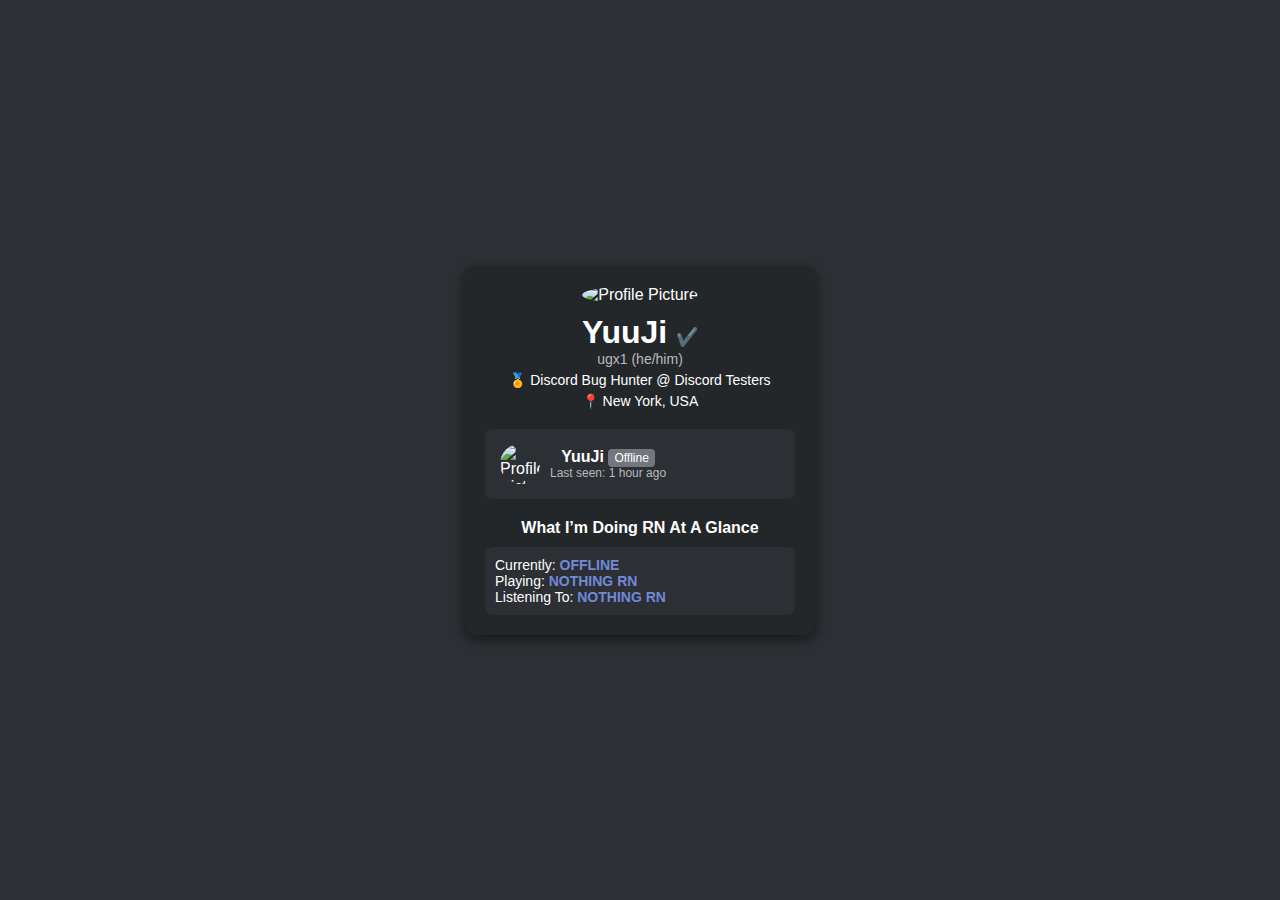
==== index.html @ eeda2711 "Update and rename index.htm to index.html" ====
<!DOCTYPE html>
<html lang="en">
<head>
  <meta charset="UTF-8">
  <meta name="viewport" content="width=device-width, initial-scale=1.0">
  <title>Discord Profile</title>
  <link rel="stylesheet" href="styles.css">
  <link rel="stylesheet" href="https://cdn.jsdelivr.net/npm/bootstrap-icons/font/bootstrap-icons.css">
</head>
<body>
  <div class="container">
    <header class="profile-header">
      <img src="your-profile-pic.jpg" alt="Profile Picture" class="profile-pic">
      <h1>YuuJi <span class="verified-badge">✔️</span></h1>
      <p class="pronouns">ugx1 (he/him)</p>
      <p class="title">🏅 Discord Bug Hunter @ Discord Testers</p>
      <p class="location">📍 New York, USA</p>
    </header>

    <section class="status-section">
      <div class="status-card">
        <img src="your-profile-pic.jpg" alt="Profile Picture" class="status-pic">
        <div>
          <p><strong>YuuJi</strong> <span class="status-label">Offline</span></p>
          <p class="status-detail">Last seen: 1 hour ago</p>
        </div>
      </div>
    </section>

    <section class="activity-section">
      <h2>What I’m Doing RN At A Glance</h2>
      <div class="activity">
        <p>Currently: <span class="status">OFFLINE</span></p>
        <p>Playing: <span class="status">NOTHING RN</span></p>
        <p>Listening To: <span class="status">NOTHING RN</span></p>
      </div>
    </section>
  </div>

  <script src="script.js"></script>
</body>
</html>
---- styles.css ----
/* Basic Reset */
* {
  margin: 0;
  padding: 0;
  box-sizing: border-box;
}

body {
  font-family: Arial, sans-serif;
  background-color: #2c2f33;
  color: #ffffff;
  display: flex;
  justify-content: center;
  align-items: center;
  height: 100vh;
}

.container {
  width: 350px;
  padding: 20px;
  background-color: #23272a;
  border-radius: 10px;
  box-shadow: 0px 4px 12px rgba(0, 0, 0, 0.5);
  text-align: center;
}

.profile-header {
  margin-bottom: 20px;
}

.profile-pic {
  width: 80px;
  height: 80px;
  border-radius: 50%;
  margin-bottom: 10px;
}

.verified-badge {
  color: #7289da;
  font-size: 18px;
}

.pronouns {
  color: #b9bbbe;
  font-size: 14px;
}

.title, .location {
  font-size: 14px;
  margin-top: 5px;
}

.status-section {
  background-color: #2c2f33;
  padding: 15px;
  border-radius: 8px;
  margin: 20px 0;
  display: flex;
  align-items: center;
  gap: 10px;
}

.status-card {
  display: flex;
  align-items: center;
  gap: 10px;
}

.status-pic {
  width: 40px;
  height: 40px;
  border-radius: 50%;
}

.status-label {
  background-color: #72767d;
  color: #ffffff;
  padding: 2px 6px;
  border-radius: 4px;
  font-size: 12px;
}

.status-detail {
  font-size: 12px;
  color: #b9bbbe;
}

.activity-section h2 {
  font-size: 16px;
  margin-bottom: 10px;
}

.activity {
  background-color: #2c2f33;
  padding: 10px;
  border-radius: 8px;
  text-align: left;
  font-size: 14px;
}

.status {
  font-weight: bold;
  color: #7289da;
}
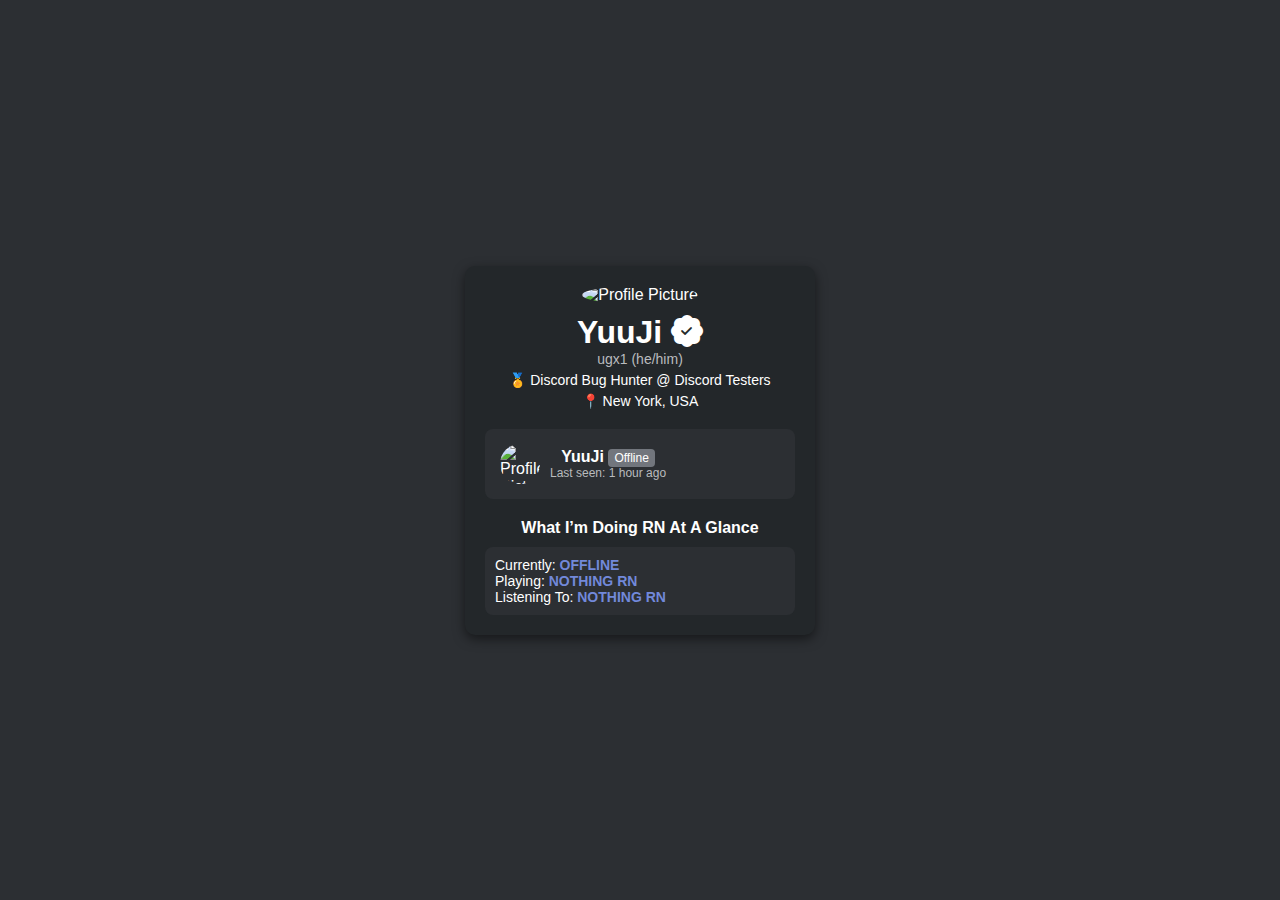
==== commit c1cf9867: "Update index.html" ====
--- a/index.html
+++ b/index.html
@@ -11,7 +11,7 @@
   <div class="container">
     <header class="profile-header">
       <img src="your-profile-pic.jpg" alt="Profile Picture" class="profile-pic">
-      <h1>YuuJi <span class="verified-badge">✔️</span></h1>
+      <h1>YuuJi <i class="bi bi-patch-check-fill"></i></h1>
       <p class="pronouns">ugx1 (he/him)</p>
       <p class="title">🏅 Discord Bug Hunter @ Discord Testers</p>
       <p class="location">📍 New York, USA</p>
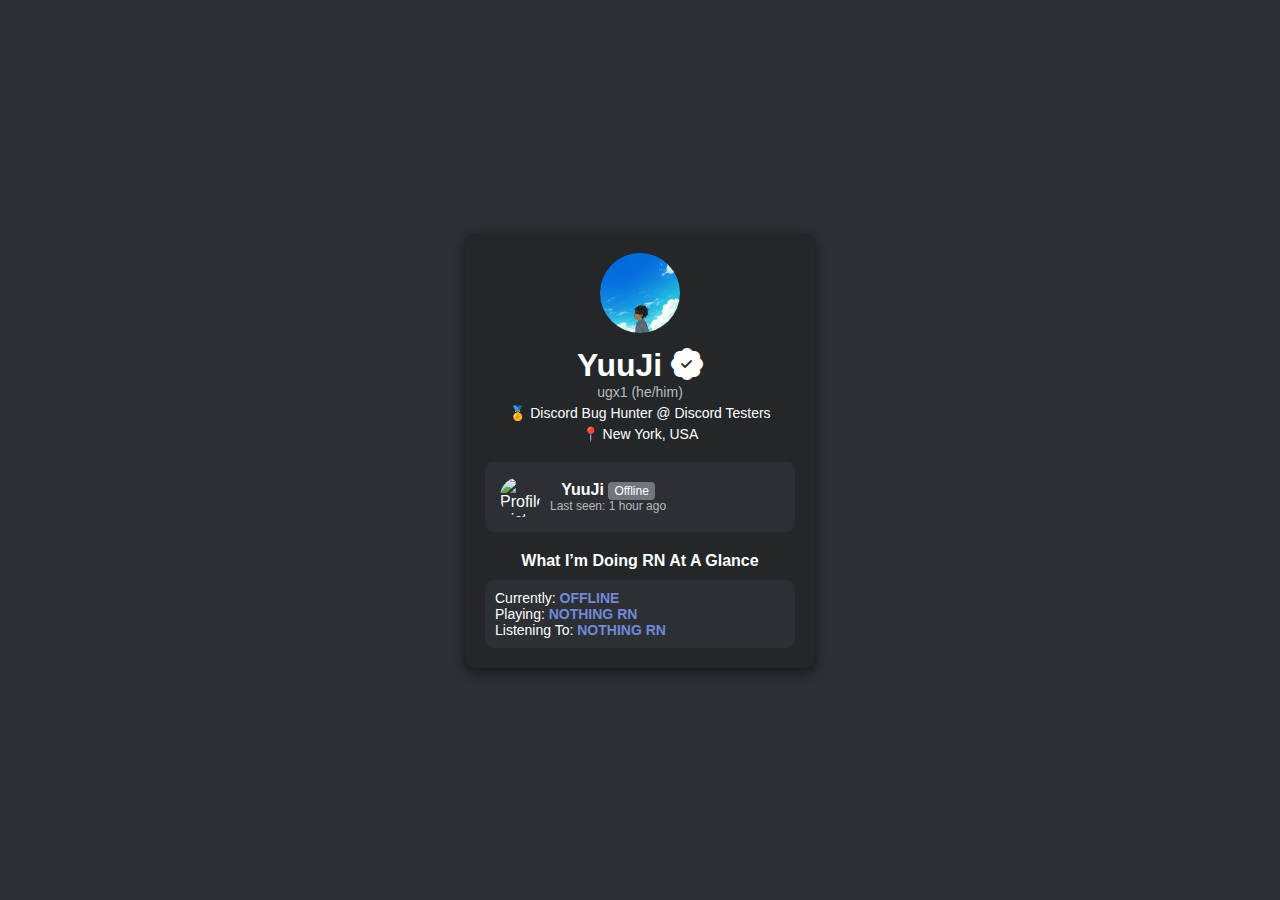
==== commit 266f71d2: "Update index.html" ====
--- a/index.html
+++ b/index.html
@@ -10,7 +10,7 @@
 <body>
   <div class="container">
     <header class="profile-header">
-      <img src="your-profile-pic.jpg" alt="Profile Picture" class="profile-pic">
+      <img src="img/pfp.webp" alt="Profile Picture" class="profile-pic">
       <h1>YuuJi <i class="bi bi-patch-check-fill"></i></h1>
       <p class="pronouns">ugx1 (he/him)</p>
       <p class="title">🏅 Discord Bug Hunter @ Discord Testers</p>
--- a/styles.css
+++ b/styles.css
@@ -102,3 +102,8 @@
   font-weight: bold;
   color: #7289da;
 }
+.verified-badge {
+  color: #7289da; /* Discord-like blue color */
+  font-size: 18px;
+  vertical-align: middle; /* Aligns it with the text */
+}
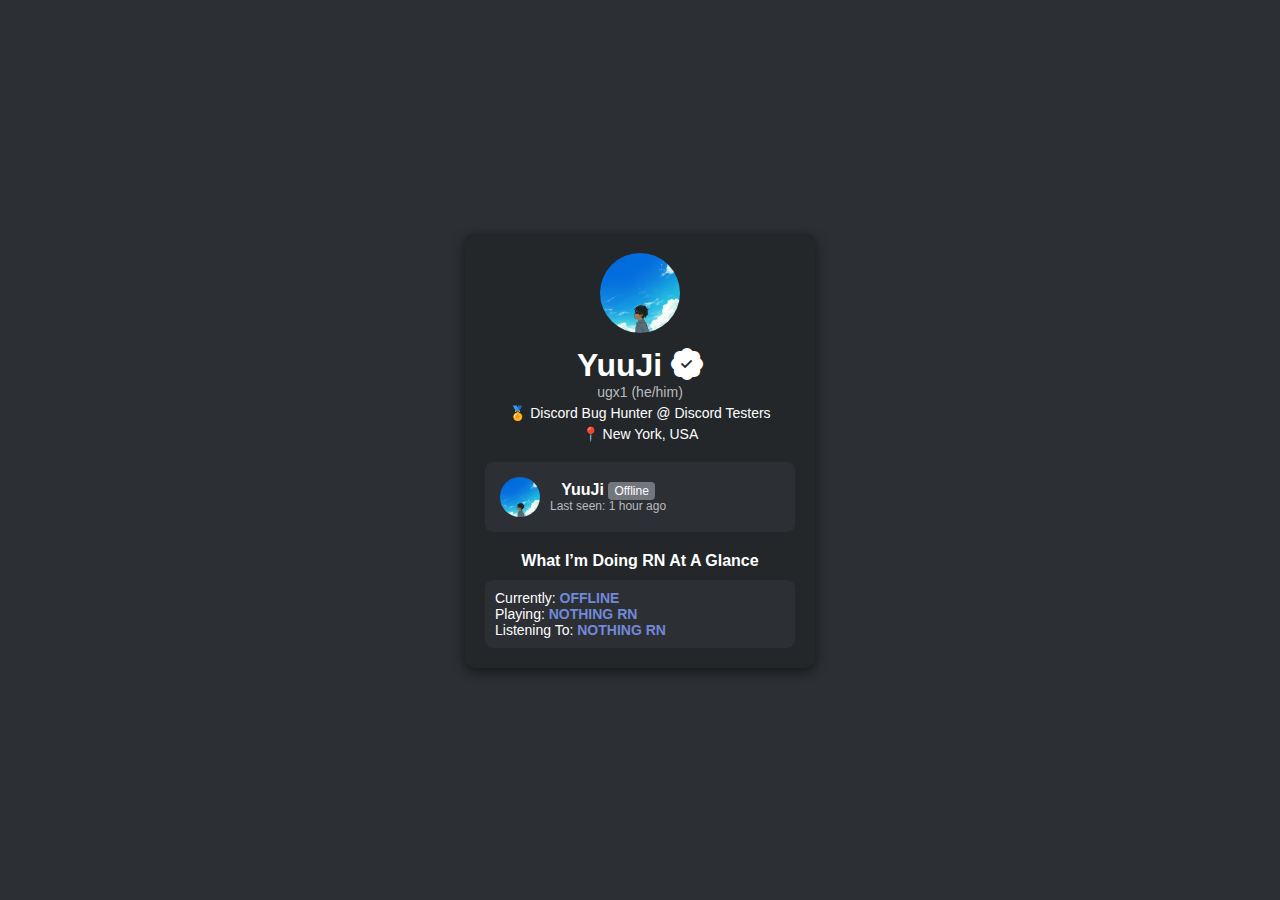
==== commit f2b2f965: "Update index.html" ====
--- a/index.html
+++ b/index.html
@@ -19,7 +19,7 @@
 
     <section class="status-section">
       <div class="status-card">
-        <img src="your-profile-pic.jpg" alt="Profile Picture" class="status-pic">
+        <img src="img/pfp.webp" alt="Profile Picture" class="status-pic">
         <div>
           <p><strong>YuuJi</strong> <span class="status-label">Offline</span></p>
           <p class="status-detail">Last seen: 1 hour ago</p>
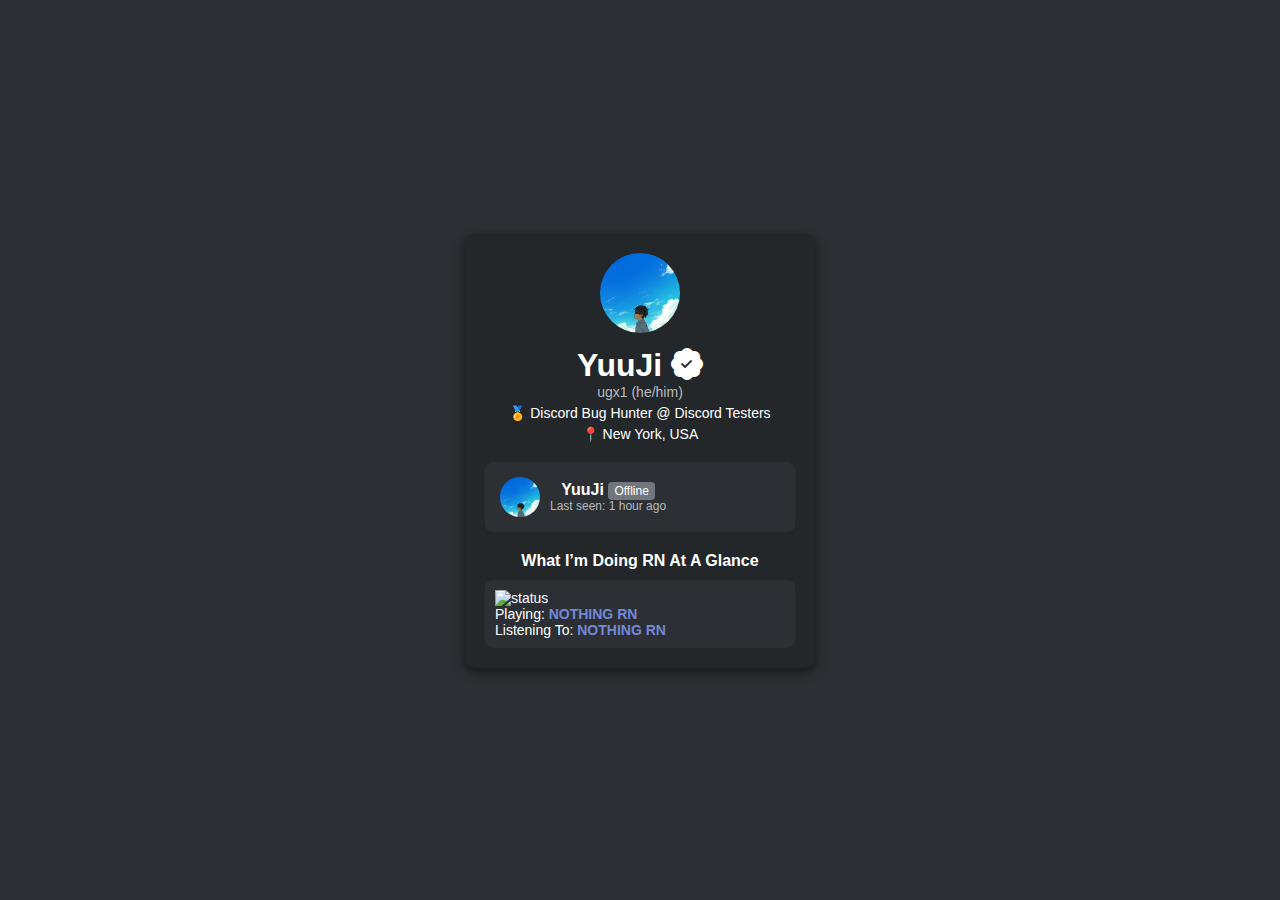
==== commit 909ba9cd: "Update index.html" ====
--- a/index.html
+++ b/index.html
@@ -30,7 +30,7 @@
     <section class="activity-section">
       <h2>What I’m Doing RN At A Glance</h2>
       <div class="activity">
-        <p>Currently: <span class="status">OFFLINE</span></p>
+        <img src="https://api.statusbadges.me/badge/status/902049253919186995?simple=true" alt="status">
         <p>Playing: <span class="status">NOTHING RN</span></p>
         <p>Listening To: <span class="status">NOTHING RN</span></p>
       </div>
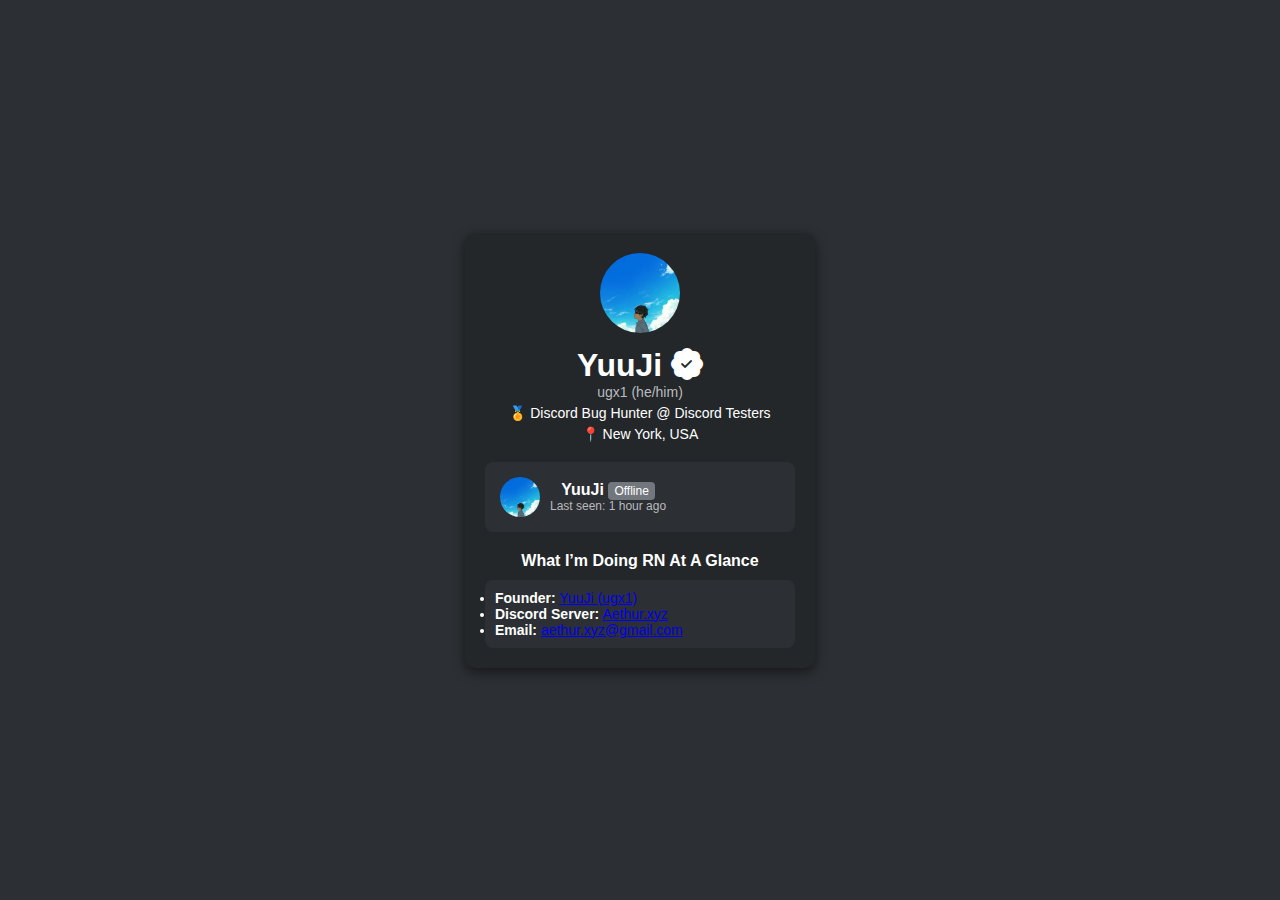
==== commit ae25e613: "Update index.html" ====
--- a/index.html
+++ b/index.html
@@ -30,10 +30,16 @@
     <section class="activity-section">
       <h2>What I’m Doing RN At A Glance</h2>
       <div class="activity">
-        <img src="https://api.statusbadges.me/badge/status/902049253919186995?simple=true" alt="status">
-        <p>Playing: <span class="status">NOTHING RN</span></p>
-        <p>Listening To: <span class="status">NOTHING RN</span></p>
-      </div>
+            <div class="col-lg-6">
+              <ul>
+                <li><i class="fa-solid fa-crown" style="color: #73a8fc;"></i> <strong>Founder:</strong> <a href="https://discord.com/users/902049253919186995" target="_blank" class="Founder Discord Account">YuuJi (ugx1)</li> </a>
+                
+                <li><i class="fa-solid fa-caret-right" style="color: #73a8fc;"></i> <strong>Discord Server:</strong> <a href="https://discord.gg/yk9nUBntXA" target="_blank" class="Official Discord Server">Aethur.xyz</li> </a>
+
+                <li><i class="fa-solid fa-caret-right" style="color: #73a8fc;"></i> <strong>Email:</strong> <a href="mailto:aethur.xyz@gmail.com" target="_blank" class="Email">aethur.xyz@gmail.com</li> </a>
+
+              </ul>
+            </div> 
     </section>
   </div>
 
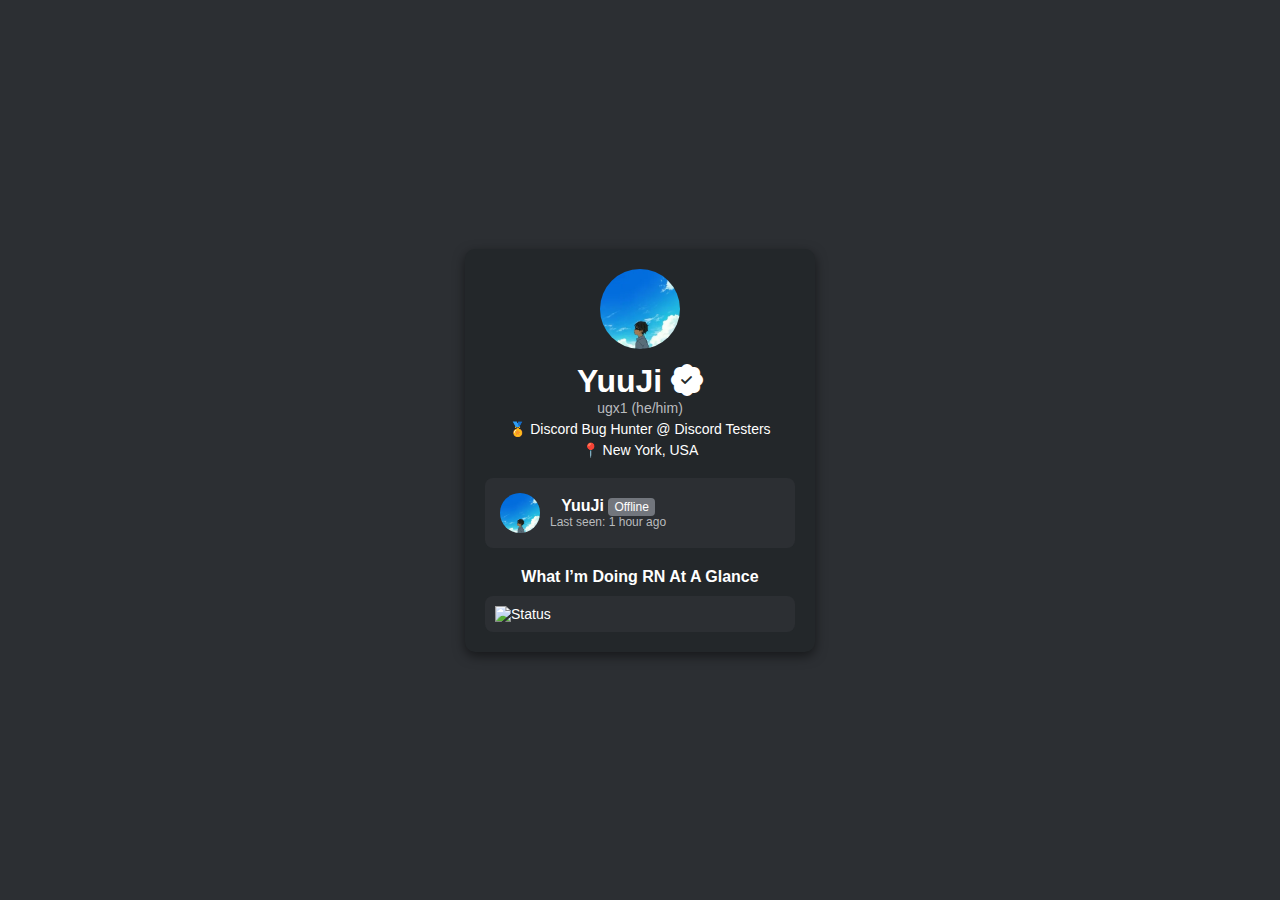
==== commit ebb8e718: "Update index.html" ====
--- a/index.html
+++ b/index.html
@@ -26,17 +26,12 @@
         </div>
       </div>
     </section>
-
     <section class="activity-section">
       <h2>What I’m Doing RN At A Glance</h2>
       <div class="activity">
             <div class="col-lg-6">
               <ul>
-                <li><i class="fa-solid fa-crown" style="color: #73a8fc;"></i> <strong>Founder:</strong> <a href="https://discord.com/users/902049253919186995" target="_blank" class="Founder Discord Account">YuuJi (ugx1)</li> </a>
-                
-                <li><i class="fa-solid fa-caret-right" style="color: #73a8fc;"></i> <strong>Discord Server:</strong> <a href="https://discord.gg/yk9nUBntXA" target="_blank" class="Official Discord Server">Aethur.xyz</li> </a>
-
-                <li><i class="fa-solid fa-caret-right" style="color: #73a8fc;"></i> <strong>Email:</strong> <a href="mailto:aethur.xyz@gmail.com" target="_blank" class="Email">aethur.xyz@gmail.com</li> </a>
+                <img src="https://api.statusbadges.me/badge/status/288897433805651968?style=for-the-badge" alt="Status" oncontextmenu="return false;" ondragstart="return false;">
 
               </ul>
             </div> 
